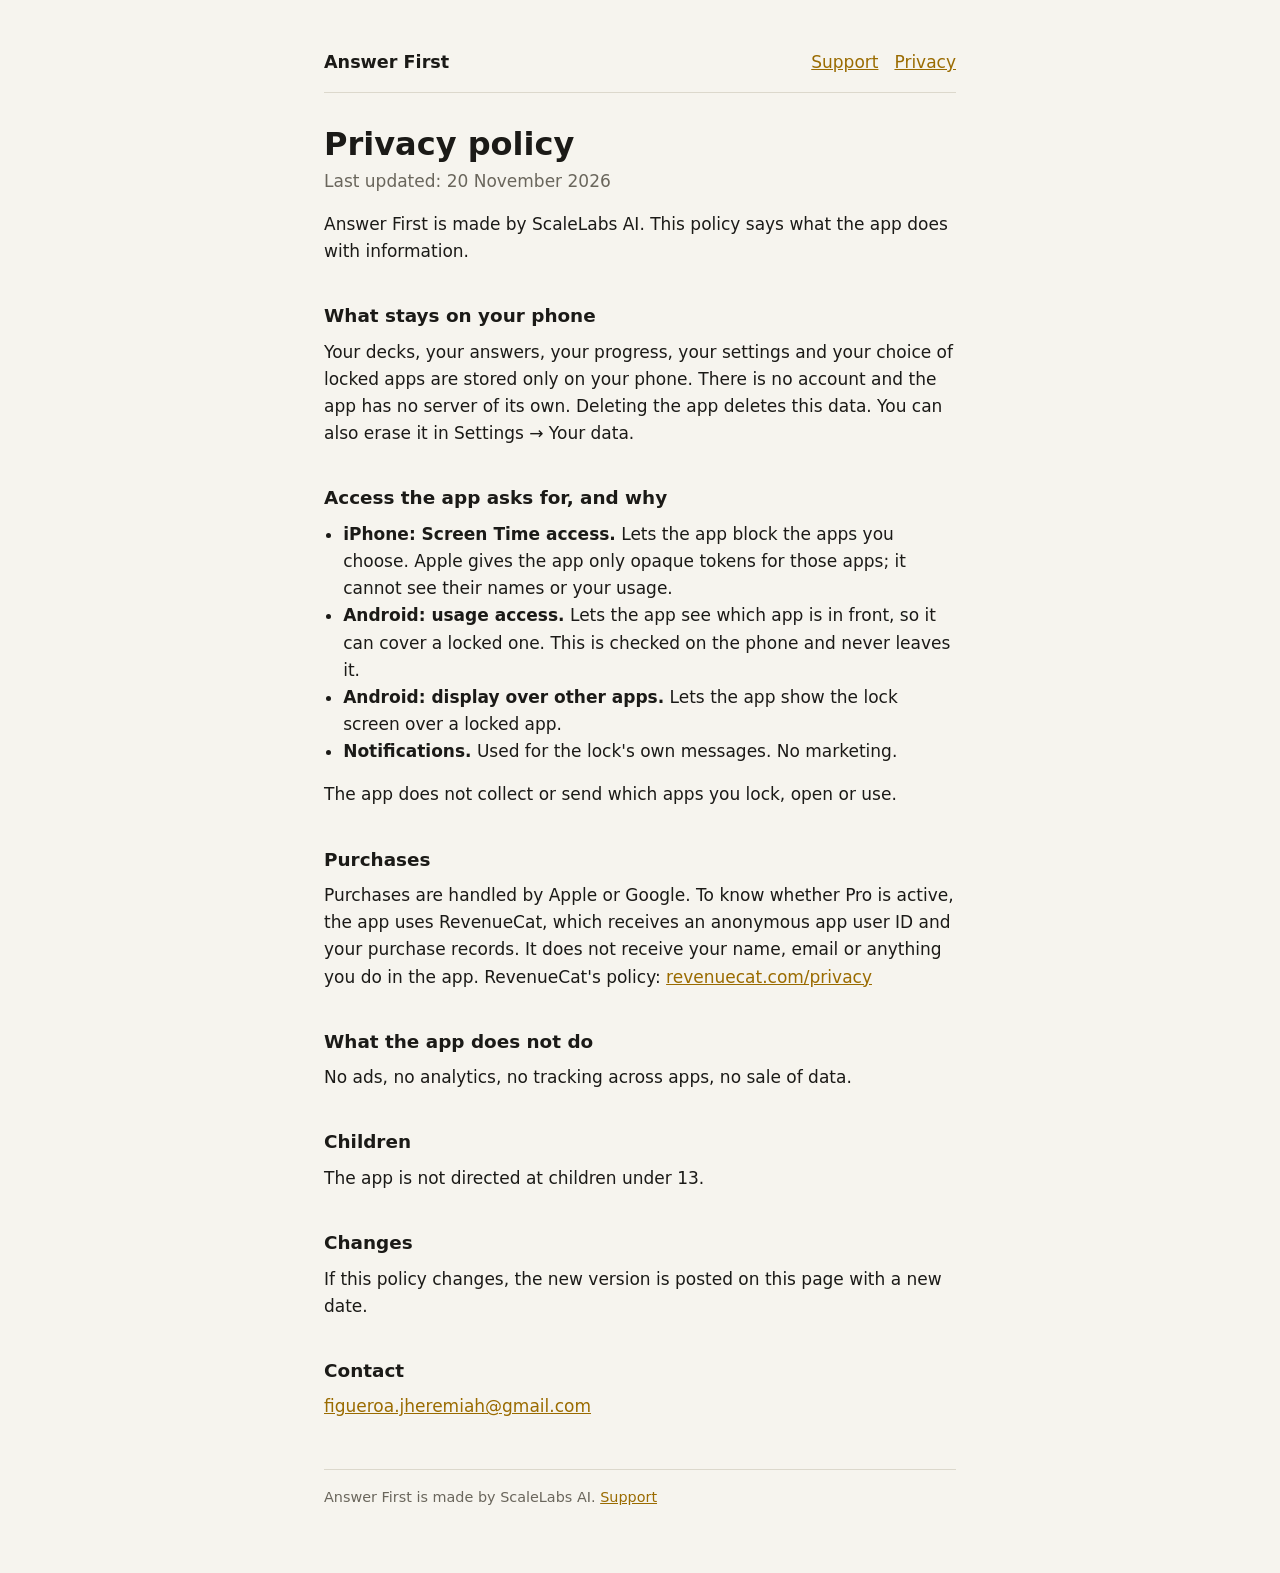
==== privacy.html @ 99bddb29 "Support and privacy pages for Answer First" ====
<!doctype html>
<html lang="en">
<head>
<meta charset="utf-8">
<meta name="viewport" content="width=device-width, initial-scale=1">
<title>Answer First: Privacy policy</title>
<meta name="description" content="What Answer First does with information.">
<link rel="stylesheet" href="style.css">
</head>
<body>
<main>
<header><strong>Answer First</strong><nav><a href="./">Support</a><a href="privacy.html">Privacy</a></nav></header>

<h1>Privacy policy</h1>
<p class="muted">Last updated: 20 November 2026</p>
<p>Answer First is made by ScaleLabs AI. This policy says what the app does with information.</p>

<h2>What stays on your phone</h2>
<p>Your decks, your answers, your progress, your settings and your choice of locked apps are stored only on your phone. There is no account and the app has no server of its own. Deleting the app deletes this data. You can also erase it in Settings → Your data.</p>

<h2>Access the app asks for, and why</h2>
<ul>
<li><strong>iPhone: Screen Time access.</strong> Lets the app block the apps you choose. Apple gives the app only opaque tokens for those apps; it cannot see their names or your usage.</li>
<li><strong>Android: usage access.</strong> Lets the app see which app is in front, so it can cover a locked one. This is checked on the phone and never leaves it.</li>
<li><strong>Android: display over other apps.</strong> Lets the app show the lock screen over a locked app.</li>
<li><strong>Notifications.</strong> Used for the lock's own messages. No marketing.</li>
</ul>
<p>The app does not collect or send which apps you lock, open or use.</p>

<h2>Purchases</h2>
<p>Purchases are handled by Apple or Google. To know whether Pro is active, the app uses RevenueCat, which receives an anonymous app user ID and your purchase records. It does not receive your name, email or anything you do in the app. RevenueCat's policy: <a href="https://www.revenuecat.com/privacy">revenuecat.com/privacy</a></p>

<h2>What the app does not do</h2>
<p>No ads, no analytics, no tracking across apps, no sale of data.</p>

<h2>Children</h2>
<p>The app is not directed at children under 13.</p>

<h2>Changes</h2>
<p>If this policy changes, the new version is posted on this page with a new date.</p>

<h2>Contact</h2>
<p><a href="mailto:figueroa.jheremiah@gmail.com">figueroa.jheremiah@gmail.com</a></p>

<footer>Answer First is made by ScaleLabs AI. <a href="./">Support</a></footer>
</main>
</body>
</html>
---- style.css ----
:root { --bg: #f6f4ee; --fg: #1b1a17; --muted: #6a665c; --line: #dcd8cc; --accent: #9a6b00; }
@media (prefers-color-scheme: dark) {
  :root { --bg: #141311; --fg: #f1eee6; --muted: #a39e91; --line: #2e2c27; --accent: #e8b53a; color-scheme: dark; }
}
* { box-sizing: border-box; }
body { margin: 0; background: var(--bg); color: var(--fg); font: 17px/1.6 system-ui, -apple-system, "Segoe UI", Roboto, sans-serif; }
main { max-width: 42rem; margin: 0 auto; padding: 3rem 1.25rem 4rem; }
header { display: flex; justify-content: space-between; align-items: baseline; gap: 1rem; flex-wrap: wrap; border-bottom: 1px solid var(--line); padding-bottom: 1rem; margin-bottom: 2rem; }
header strong { font-size: 1.1rem; }
nav a { margin-left: 1rem; }
nav a:first-child { margin-left: 0; }
a { color: var(--accent); }
h1 { font-size: 2rem; line-height: 1.2; margin: 0 0 0.25rem; text-wrap: balance; }
h2 { font-size: 1.15rem; margin: 2.25rem 0 0.5rem; }
p, ul { margin: 0 0 1rem; }
ul { padding-left: 1.2rem; }
.muted { color: var(--muted); }
footer { border-top: 1px solid var(--line); margin-top: 3rem; padding-top: 1rem; color: var(--muted); font-size: 0.9rem; }
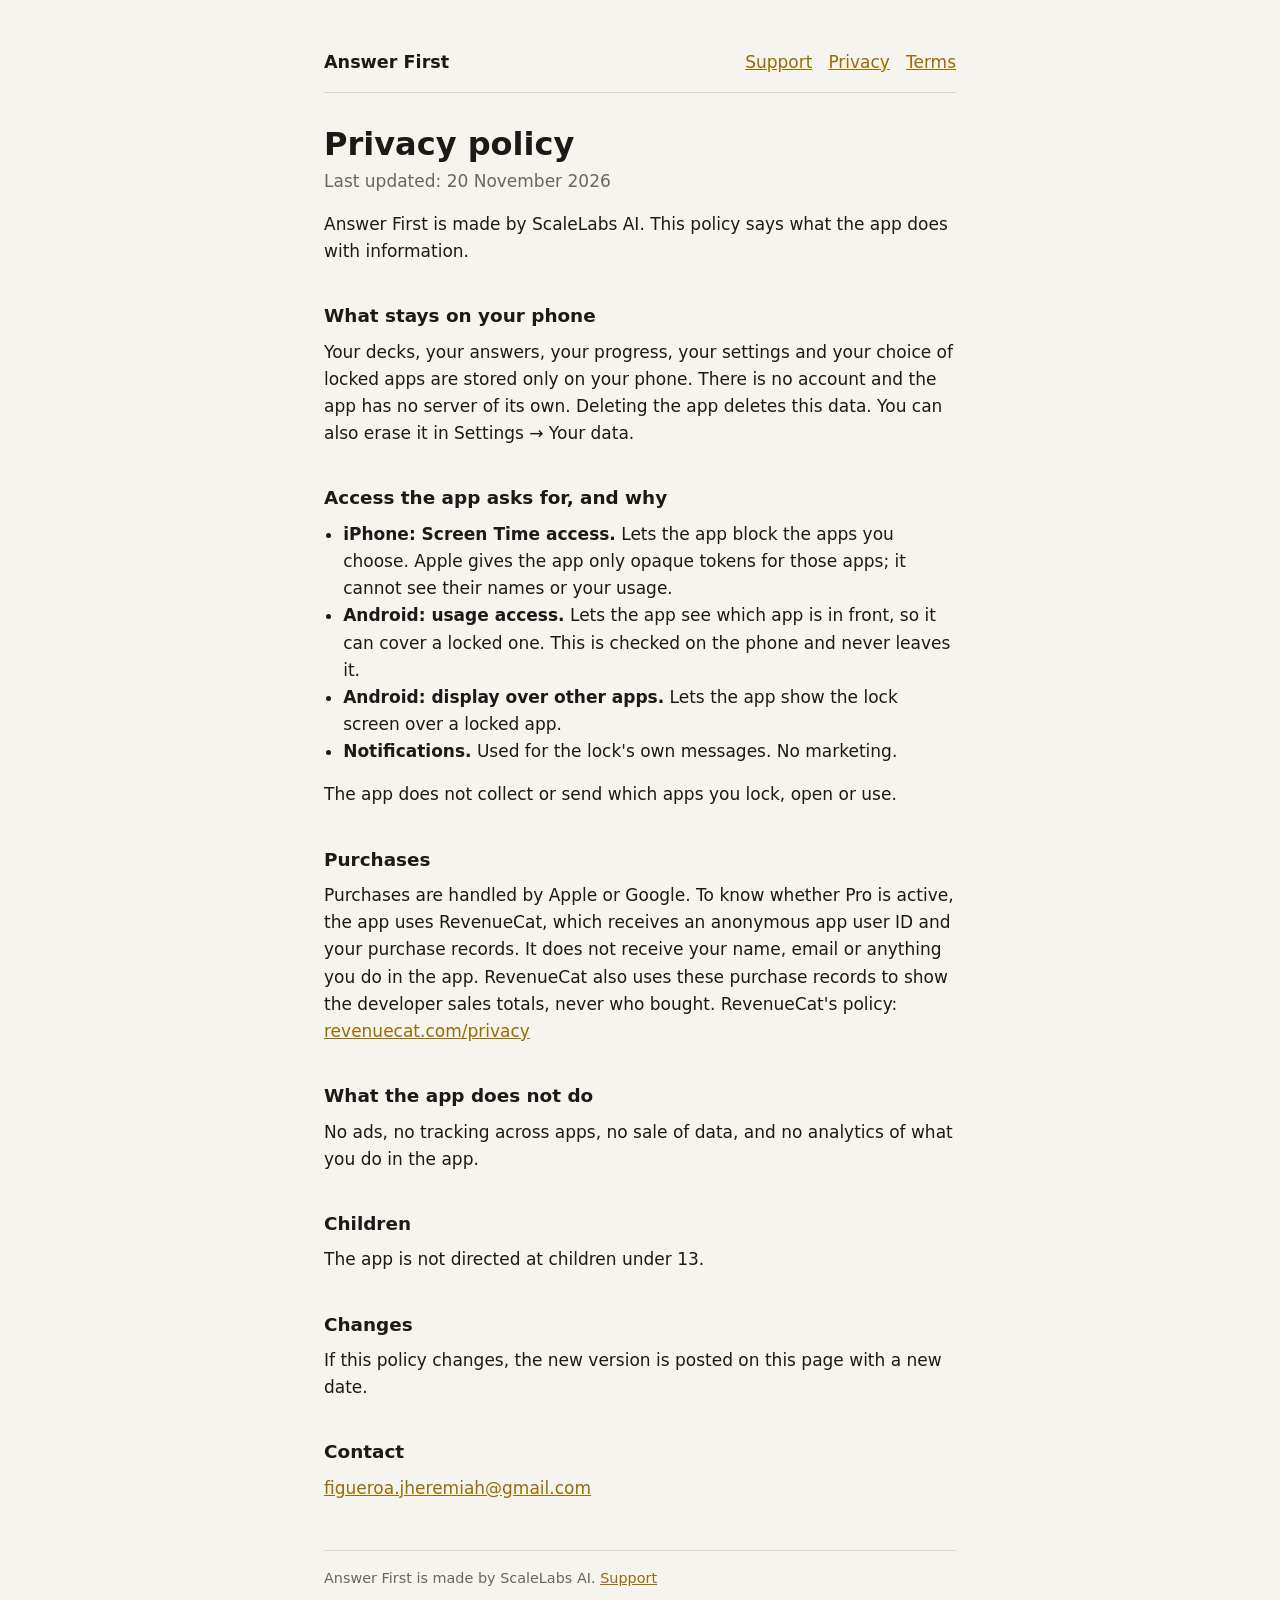
==== commit 7a906020: "Add terms of use; privacy wording on purchase records" ====
--- a/privacy.html
+++ b/privacy.html
@@ -9,7 +9,7 @@
 </head>
 <body>
 <main>
-<header><strong>Answer First</strong><nav><a href="./">Support</a><a href="privacy.html">Privacy</a></nav></header>
+<header><strong>Answer First</strong><nav><a href="./">Support</a><a href="privacy.html">Privacy</a><a href="terms.html">Terms</a></nav></header>
 
 <h1>Privacy policy</h1>
 <p class="muted">Last updated: 20 November 2026</p>
@@ -28,10 +28,10 @@
 <p>The app does not collect or send which apps you lock, open or use.</p>
 
 <h2>Purchases</h2>
-<p>Purchases are handled by Apple or Google. To know whether Pro is active, the app uses RevenueCat, which receives an anonymous app user ID and your purchase records. It does not receive your name, email or anything you do in the app. RevenueCat's policy: <a href="https://www.revenuecat.com/privacy">revenuecat.com/privacy</a></p>
+<p>Purchases are handled by Apple or Google. To know whether Pro is active, the app uses RevenueCat, which receives an anonymous app user ID and your purchase records. It does not receive your name, email or anything you do in the app. RevenueCat also uses these purchase records to show the developer sales totals, never who bought. RevenueCat's policy: <a href="https://www.revenuecat.com/privacy">revenuecat.com/privacy</a></p>
 
 <h2>What the app does not do</h2>
-<p>No ads, no analytics, no tracking across apps, no sale of data.</p>
+<p>No ads, no tracking across apps, no sale of data, and no analytics of what you do in the app.</p>
 
 <h2>Children</h2>
 <p>The app is not directed at children under 13.</p>
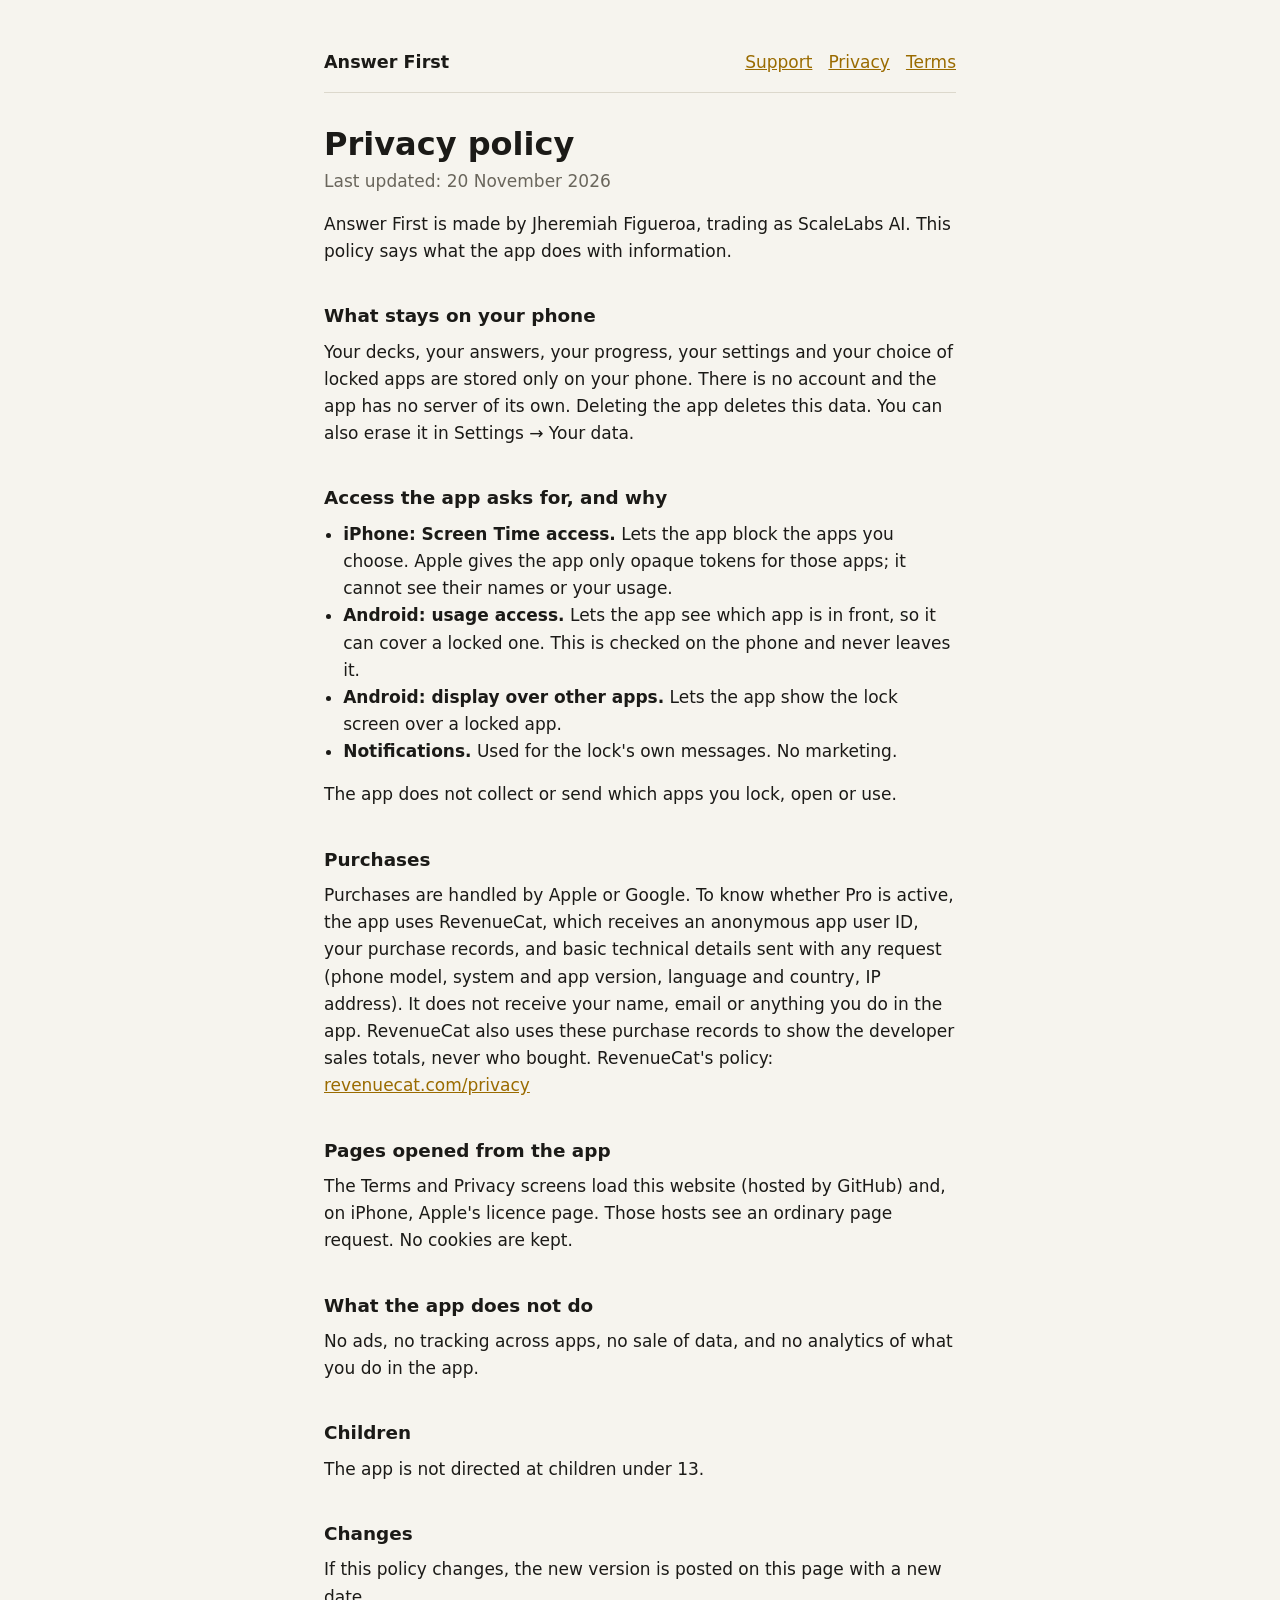
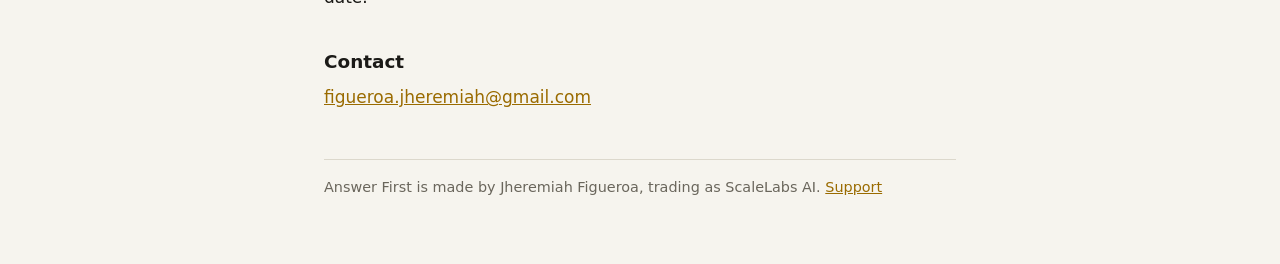
==== commit d8e87109: "Review fixes: restore path, who the developer is, what RevenueCat receives" ====
--- a/privacy.html
+++ b/privacy.html
@@ -13,7 +13,7 @@
 
 <h1>Privacy policy</h1>
 <p class="muted">Last updated: 20 November 2026</p>
-<p>Answer First is made by ScaleLabs AI. This policy says what the app does with information.</p>
+<p>Answer First is made by Jheremiah Figueroa, trading as ScaleLabs AI. This policy says what the app does with information.</p>
 
 <h2>What stays on your phone</h2>
 <p>Your decks, your answers, your progress, your settings and your choice of locked apps are stored only on your phone. There is no account and the app has no server of its own. Deleting the app deletes this data. You can also erase it in Settings → Your data.</p>
@@ -28,7 +28,10 @@
 <p>The app does not collect or send which apps you lock, open or use.</p>
 
 <h2>Purchases</h2>
-<p>Purchases are handled by Apple or Google. To know whether Pro is active, the app uses RevenueCat, which receives an anonymous app user ID and your purchase records. It does not receive your name, email or anything you do in the app. RevenueCat also uses these purchase records to show the developer sales totals, never who bought. RevenueCat's policy: <a href="https://www.revenuecat.com/privacy">revenuecat.com/privacy</a></p>
+<p>Purchases are handled by Apple or Google. To know whether Pro is active, the app uses RevenueCat, which receives an anonymous app user ID, your purchase records, and basic technical details sent with any request (phone model, system and app version, language and country, IP address). It does not receive your name, email or anything you do in the app. RevenueCat also uses these purchase records to show the developer sales totals, never who bought. RevenueCat's policy: <a href="https://www.revenuecat.com/privacy">revenuecat.com/privacy</a></p>
+
+<h2>Pages opened from the app</h2>
+<p>The Terms and Privacy screens load this website (hosted by GitHub) and, on iPhone, Apple's licence page. Those hosts see an ordinary page request. No cookies are kept.</p>
 
 <h2>What the app does not do</h2>
 <p>No ads, no tracking across apps, no sale of data, and no analytics of what you do in the app.</p>
@@ -42,7 +45,7 @@
 <h2>Contact</h2>
 <p><a href="mailto:figueroa.jheremiah@gmail.com">figueroa.jheremiah@gmail.com</a></p>
 
-<footer>Answer First is made by ScaleLabs AI. <a href="./">Support</a></footer>
+<footer>Answer First is made by Jheremiah Figueroa, trading as ScaleLabs AI. <a href="./">Support</a></footer>
 </main>
 </body>
 </html>
